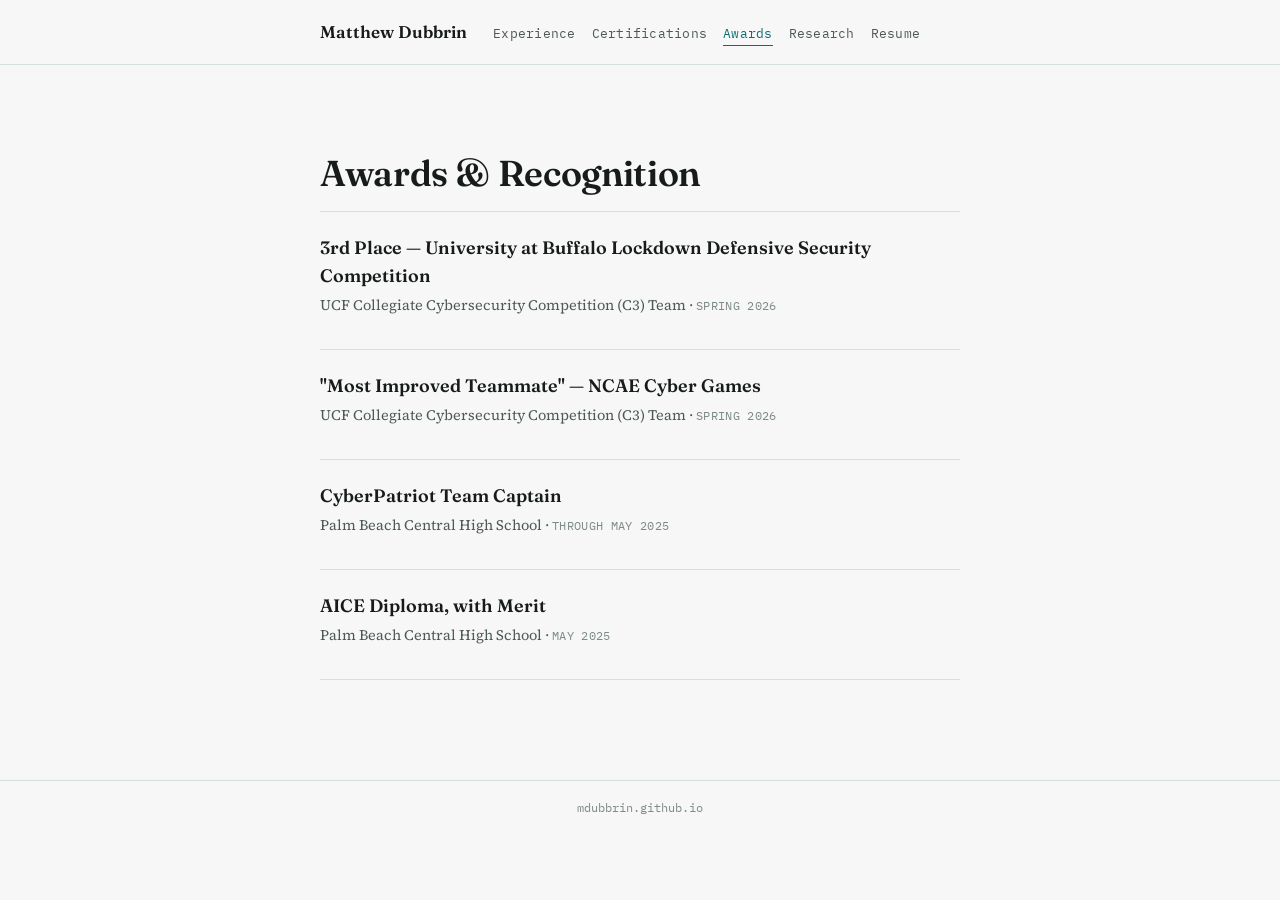
==== awards/index.html @ 57094680 "Add Experience, Certifications, Awards, and Resume pages Content pulled directly from Resume_Matthew" ====
<!doctype html>
<html lang="en">
<head>
<meta charset="utf-8">
<meta name="viewport" content="width=device-width, initial-scale=1">
<title>Awards</title>
<meta name="description" content="Awards and recognition — Matthew Dubbrin.">
<link rel="preconnect" href="https://fonts.googleapis.com">
<link rel="stylesheet" href="https://fonts.googleapis.com/css2?family=Fraunces:opsz,wght@9..144,400..700&family=Source+Serif+4:wght@400;500&family=IBM+Plex+Mono:wght@400;500&display=swap">
<link rel="stylesheet" href="../assets/site.css">
</head>
<body>
<header class="sitenav">
  <div class="inner">
    <a class="name" href="../">Matthew Dubbrin</a>
    <nav>
      <a href="../experience/">Experience</a>
      <a href="../certifications/">Certifications</a>
      <a href="./" class="active">Awards</a>
      <a href="../research/">Research</a>
      <a href="../resume/">Resume</a>
    </nav>
  </div>
</header>

<main class="wrap">
  <h1 class="page-title">Awards &amp; Recognition</h1>

  <div class="card">
    <h3>3rd Place — University at Buffalo Lockdown Defensive Security Competition</h3>
    <p class="org">UCF Collegiate Cybersecurity Competition (C3) Team &middot; <span class="meta">Spring 2026</span></p>
  </div>

  <div class="card">
    <h3>"Most Improved Teammate" — NCAE Cyber Games</h3>
    <p class="org">UCF Collegiate Cybersecurity Competition (C3) Team &middot; <span class="meta">Spring 2026</span></p>
  </div>

  <div class="card">
    <h3>CyberPatriot Team Captain</h3>
    <p class="org">Palm Beach Central High School &middot; <span class="meta">Through May 2025</span></p>
  </div>

  <div class="card">
    <h3>AICE Diploma, with Merit</h3>
    <p class="org">Palm Beach Central High School &middot; <span class="meta">May 2025</span></p>
  </div>
</main>

<footer class="sitefoot">mdubbrin.github.io</footer>
</body>
</html>
---- assets/site.css ----
:root{
  --paper:#f6f7f6; --surface:#ffffff; --ink:#171b1a; --ink-soft:#4c5957; --ink-faint:#7c8b88;
  --rule:#d8e0de; --rule-strong:#b9c6c3; --accent:#0b6e75; --accent-soft:#e2eeee;
}
@media (prefers-color-scheme: dark){
  :root{
    --paper:#12191a; --surface:#1a2223; --ink:#e7ece9; --ink-soft:#aebdb8; --ink-faint:#7f918c;
    --rule:#2a3736; --rule-strong:#3a4b49; --accent:#5cc6cc; --accent-soft:#193637;
  }
}
*{box-sizing:border-box;}
html{ background:var(--paper); }
body{
  background:var(--paper); color:var(--ink); margin:0;
  font-family:"Source Serif 4", Georgia, "Times New Roman", serif;
  font-size:17px; line-height:1.6;
}
a{ color:var(--accent); }
::selection{ background:var(--accent-soft); }

.wrap{ max-width:680px; margin:0 auto; padding:40px 20px 60px; }

header.sitenav{
  border-bottom:1px solid var(--rule);
  margin-bottom:40px;
}
header.sitenav .inner{
  max-width:680px; margin:0 auto; padding:18px 20px;
  display:flex; flex-wrap:wrap; align-items:baseline; gap:6px 18px;
}
header.sitenav .name{
  font-family:"Fraunces", serif; font-weight:600; font-size:17px;
  color:var(--ink); text-decoration:none; margin-right:8px;
}
header.sitenav nav{ display:flex; flex-wrap:wrap; gap:4px 16px; }
header.sitenav nav a{
  font-family:"IBM Plex Mono", monospace; font-size:12.5px; letter-spacing:.02em;
  color:var(--ink-soft); text-decoration:none; border-bottom:1.5px solid transparent; padding-bottom:2px;
}
header.sitenav nav a:hover, header.sitenav nav a.active{ color:var(--accent); border-bottom-color:var(--accent); }

h1{ font-family:"Fraunces", serif; font-weight:600; font-size:clamp(26px,5vw,36px); margin:0 0 8px; letter-spacing:-.01em; }
h1.page-title{ margin-top:0; }
p.tagline{ color:var(--ink-soft); font-size:16px; margin:0 0 36px; }
h2.section{
  font-family:"Fraunces", serif; font-weight:600; font-size:20px;
  margin:0 0 6px; padding-bottom:8px; border-bottom:1.5px solid var(--rule-strong);
}

.mono{ font-family:"IBM Plex Mono", monospace; }
.meta{
  font-family:"IBM Plex Mono", monospace; font-size:11.5px; letter-spacing:.03em;
  text-transform:uppercase; color:var(--ink-faint);
}

.card{
  border-top:1px solid var(--rule); padding:22px 0;
}
.card:last-child{ border-bottom:1px solid var(--rule); }
.card h3{
  font-family:"Fraunces", serif; font-weight:600; font-size:18px; margin:0 0 3px;
}
.card .org{ color:var(--ink-soft); font-size:14.5px; margin:0 0 10px; }
.card ul{ margin:8px 0 0; padding-left:20px; }
.card li{ margin:6px 0; font-size:14.5px; color:var(--ink-soft); max-width:60ch; }
.card ul.sub{ margin-top:6px; }
.card ul.sub li{ font-size:13.5px; }

.pill{
  display:inline-block; font-family:"IBM Plex Mono", monospace; font-size:11px;
  border:1px solid var(--rule-strong); border-radius:999px; padding:2px 9px; color:var(--ink-soft);
  margin:2px 4px 2px 0;
}

.btn{
  display:inline-block; font-family:"IBM Plex Mono", monospace; font-size:13px;
  border:1.5px solid var(--ink); color:var(--ink); text-decoration:none;
  padding:9px 16px; border-radius:3px;
}
.btn:hover{ border-color:var(--accent); color:var(--accent); }

footer.sitefoot{
  font-family:"IBM Plex Mono", monospace; font-size:11.5px; color:var(--ink-faint);
  border-top:1px solid var(--rule); padding:18px 20px; text-align:center; margin-top:40px;
}
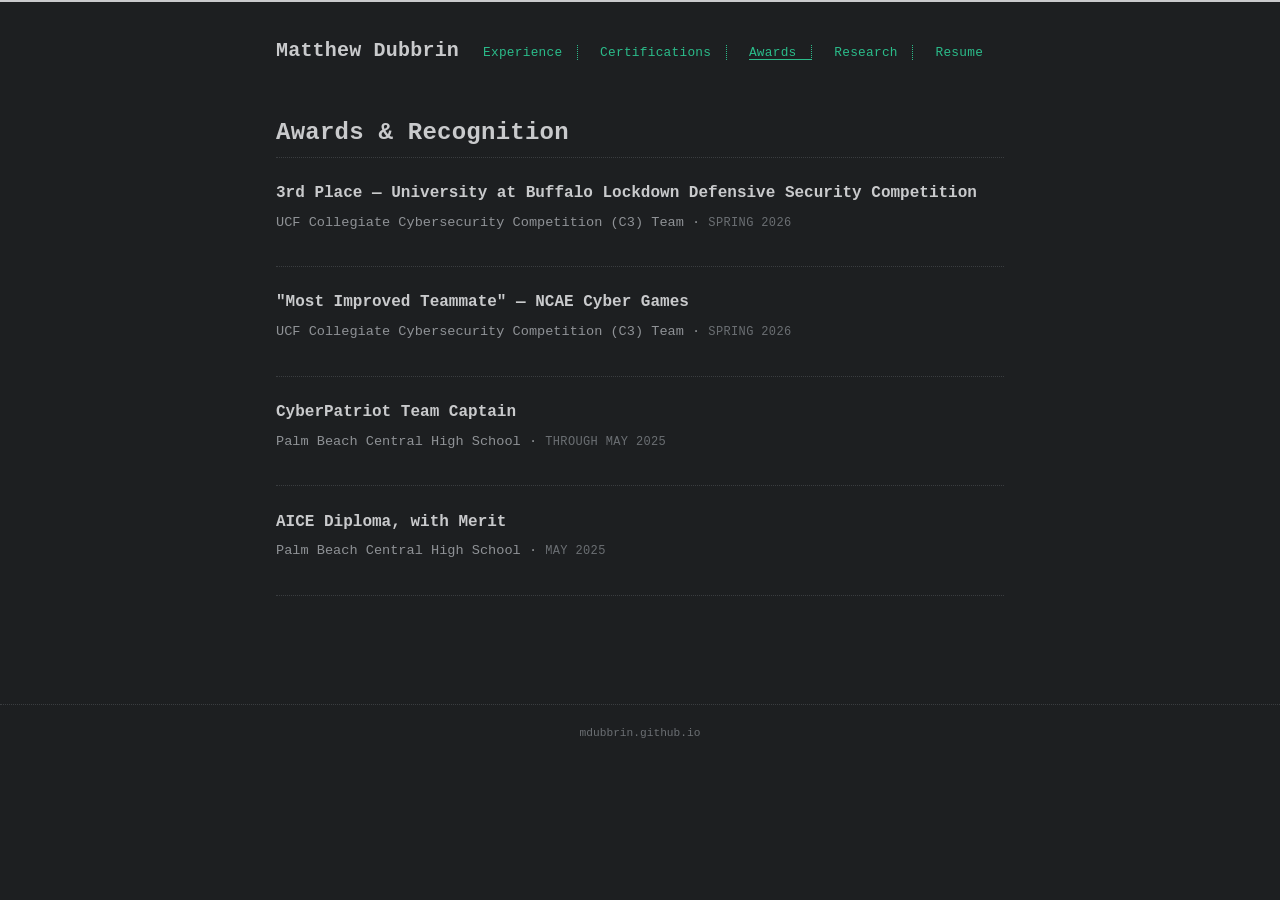
==== commit 057e5f09: "Restyle site to a dark, monospace, terminal-blog aesthetic Visual style and nav pattern inspired by " ====
--- a/awards/index.html
+++ b/awards/index.html
@@ -5,8 +5,6 @@
 <meta name="viewport" content="width=device-width, initial-scale=1">
 <title>Awards</title>
 <meta name="description" content="Awards and recognition — Matthew Dubbrin.">
-<link rel="preconnect" href="https://fonts.googleapis.com">
-<link rel="stylesheet" href="https://fonts.googleapis.com/css2?family=Fraunces:opsz,wght@9..144,400..700&family=Source+Serif+4:wght@400;500&family=IBM+Plex+Mono:wght@400;500&display=swap">
 <link rel="stylesheet" href="../assets/site.css">
 </head>
 <body>
--- a/assets/site.css
+++ b/assets/site.css
@@ -1,85 +1,86 @@
 :root{
-  --paper:#f6f7f6; --surface:#ffffff; --ink:#171b1a; --ink-soft:#4c5957; --ink-faint:#7c8b88;
-  --rule:#d8e0de; --rule-strong:#b9c6c3; --accent:#0b6e75; --accent-soft:#e2eeee;
-}
-@media (prefers-color-scheme: dark){
-  :root{
-    --paper:#12191a; --surface:#1a2223; --ink:#e7ece9; --ink-soft:#aebdb8; --ink-faint:#7f918c;
-    --rule:#2a3736; --rule-strong:#3a4b49; --accent:#5cc6cc; --accent-soft:#193637;
-  }
+  --bg:#1d1f21;
+  --surface:#232629;
+  --fg:#c9cacc;
+  --fg-dim:#8f9296;
+  --fg-faint:#6b6f73;
+  --rule:#3a3d40;
+  --accent:#2bbc8a;
 }
 *{box-sizing:border-box;}
-html{ background:var(--paper); }
+html{
+  margin:0; padding:0;
+  border-top:2px solid var(--fg);
+}
 body{
-  background:var(--paper); color:var(--ink); margin:0;
-  font-family:"Source Serif 4", Georgia, "Times New Roman", serif;
-  font-size:17px; line-height:1.6;
+  margin:0; background:var(--bg); color:var(--fg);
+  font-family: ui-monospace, "Menlo", "Meslo LG", "SFMono-Regular", Consolas, "Liberation Mono", monospace;
+  font-size:15px; line-height:1.725;
+  -webkit-font-smoothing:antialiased;
 }
-a{ color:var(--accent); }
-::selection{ background:var(--accent-soft); }
+a{ color:var(--fg); text-decoration:none;
+   background-image: linear-gradient(transparent, transparent 5px, var(--fg-faint) 5px, var(--fg-faint));
+   background-position: bottom; background-size:100% 6px; background-repeat:repeat-x;
+}
+a:hover{
+  background-image: linear-gradient(transparent, transparent 5px, var(--accent) 5px, var(--accent));
+  color:var(--accent);
+}
+::selection{ background:var(--accent); color:var(--bg); }
 
-.wrap{ max-width:680px; margin:0 auto; padding:40px 20px 60px; }
+.wrap{ max-width:48rem; margin:0 auto; padding:0 20px 60px; }
 
-header.sitenav{
-  border-bottom:1px solid var(--rule);
-  margin-bottom:40px;
-}
+header.sitenav{ margin:2rem auto 3rem; }
 header.sitenav .inner{
-  max-width:680px; margin:0 auto; padding:18px 20px;
-  display:flex; flex-wrap:wrap; align-items:baseline; gap:6px 18px;
+  max-width:48rem; margin:0 auto; padding:0 20px;
+  display:flex; flex-wrap:wrap; align-items:baseline; gap:.5rem 0;
 }
 header.sitenav .name{
-  font-family:"Fraunces", serif; font-weight:600; font-size:17px;
-  color:var(--ink); text-decoration:none; margin-right:8px;
+  font-weight:700; font-size:1.25rem; letter-spacing:.01em;
+  color:var(--fg); text-decoration:none; background:none; margin-right:1.5rem;
 }
-header.sitenav nav{ display:flex; flex-wrap:wrap; gap:4px 16px; }
+header.sitenav nav{ font-size:.8rem; font-weight:400; letter-spacing:.02em; }
 header.sitenav nav a{
-  font-family:"IBM Plex Mono", monospace; font-size:12.5px; letter-spacing:.02em;
-  color:var(--ink-soft); text-decoration:none; border-bottom:1.5px solid transparent; padding-bottom:2px;
+  color:var(--accent); background:none; margin-right:.9rem; padding-right:.9rem;
+  border-right:1px dotted var(--accent);
 }
-header.sitenav nav a:hover, header.sitenav nav a.active{ color:var(--accent); border-bottom-color:var(--accent); }
-
-h1{ font-family:"Fraunces", serif; font-weight:600; font-size:clamp(26px,5vw,36px); margin:0 0 8px; letter-spacing:-.01em; }
-h1.page-title{ margin-top:0; }
-p.tagline{ color:var(--ink-soft); font-size:16px; margin:0 0 36px; }
-h2.section{
-  font-family:"Fraunces", serif; font-weight:600; font-size:20px;
-  margin:0 0 6px; padding-bottom:8px; border-bottom:1.5px solid var(--rule-strong);
+header.sitenav nav a:last-child{ border-right:0; margin-right:0; padding-right:0; }
+header.sitenav nav a:hover, header.sitenav nav a.active{
+  background-image: linear-gradient(transparent, transparent 5px, var(--accent) 5px, var(--accent));
+  background-position: bottom; background-size:100% 6px; background-repeat:repeat-x;
 }
 
-.mono{ font-family:"IBM Plex Mono", monospace; }
-.meta{
-  font-family:"IBM Plex Mono", monospace; font-size:11.5px; letter-spacing:.03em;
-  text-transform:uppercase; color:var(--ink-faint);
+h1{ font-weight:700; font-size:1.5rem; line-height:2rem; letter-spacing:.01em; margin:0 0 .5rem; color:var(--fg); }
+p.tagline{ color:var(--fg-dim); font-size:.95rem; margin:0 0 2.5rem; }
+h2.section{
+  font-weight:700; font-size:1.05rem; letter-spacing:.02em; text-transform:uppercase;
+  margin:0 0 .75rem; padding-bottom:.5rem; border-bottom:1px dotted var(--rule); color:var(--fg);
 }
 
-.card{
-  border-top:1px solid var(--rule); padding:22px 0;
-}
-.card:last-child{ border-bottom:1px solid var(--rule); }
-.card h3{
-  font-family:"Fraunces", serif; font-weight:600; font-size:18px; margin:0 0 3px;
-}
-.card .org{ color:var(--ink-soft); font-size:14.5px; margin:0 0 10px; }
-.card ul{ margin:8px 0 0; padding-left:20px; }
-.card li{ margin:6px 0; font-size:14.5px; color:var(--ink-soft); max-width:60ch; }
-.card ul.sub{ margin-top:6px; }
-.card ul.sub li{ font-size:13.5px; }
+.mono{ font-family:inherit; }
+.meta{ font-size:.75rem; letter-spacing:.03em; text-transform:uppercase; color:var(--fg-faint); }
+
+.card{ border-top:1px dotted var(--rule); padding:1.4rem 0; }
+.card:last-child{ border-bottom:1px dotted var(--rule); }
+.card h3{ font-weight:700; font-size:1rem; margin:0 0 .2rem; color:var(--fg); }
+.card .org{ color:var(--fg-dim); font-size:.85rem; margin:0 0 .6rem; }
+.card ul{ margin:.5rem 0 0; padding-left:1.2rem; }
+.card li{ margin:.4rem 0; font-size:.85rem; color:var(--fg-dim); max-width:60ch; }
+.card ul.sub{ margin-top:.4rem; }
+.card ul.sub li{ font-size:.8rem; }
 
 .pill{
-  display:inline-block; font-family:"IBM Plex Mono", monospace; font-size:11px;
-  border:1px solid var(--rule-strong); border-radius:999px; padding:2px 9px; color:var(--ink-soft);
-  margin:2px 4px 2px 0;
+  display:inline-block; font-size:.7rem; border:1px dotted var(--rule);
+  padding:.1rem .5rem; color:var(--fg-dim); margin:.1rem .25rem .1rem 0;
 }
 
 .btn{
-  display:inline-block; font-family:"IBM Plex Mono", monospace; font-size:13px;
-  border:1.5px solid var(--ink); color:var(--ink); text-decoration:none;
-  padding:9px 16px; border-radius:3px;
+  display:inline-block; font-size:.85rem; border:1px solid var(--fg);
+  color:var(--fg); background:none; padding:.55rem 1rem;
 }
-.btn:hover{ border-color:var(--accent); color:var(--accent); }
+.btn:hover{ border-color:var(--accent); color:var(--accent); background-image:none; }
 
 footer.sitefoot{
-  font-family:"IBM Plex Mono", monospace; font-size:11.5px; color:var(--ink-faint);
-  border-top:1px solid var(--rule); padding:18px 20px; text-align:center; margin-top:40px;
+  font-size:.7rem; color:var(--fg-faint);
+  border-top:1px dotted var(--rule); padding:1.2rem 20px; text-align:center; margin-top:3rem;
 }
